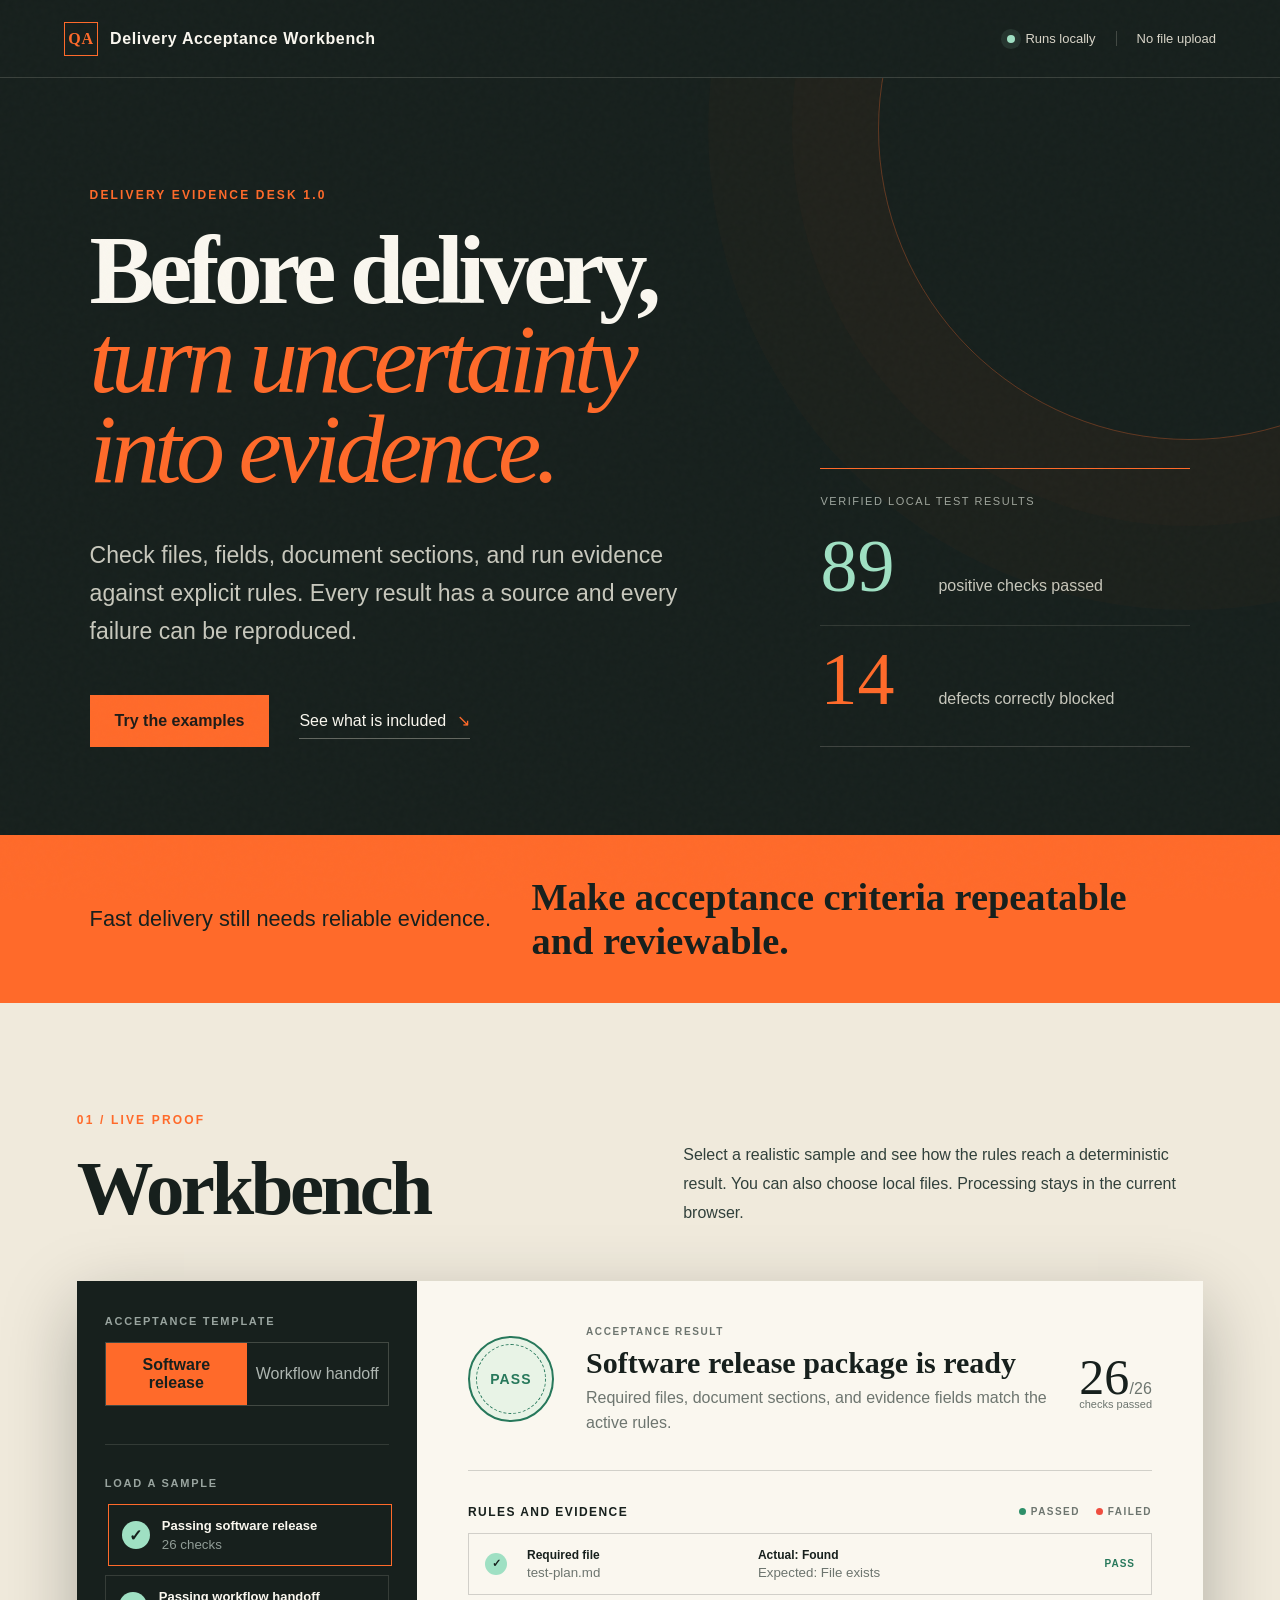
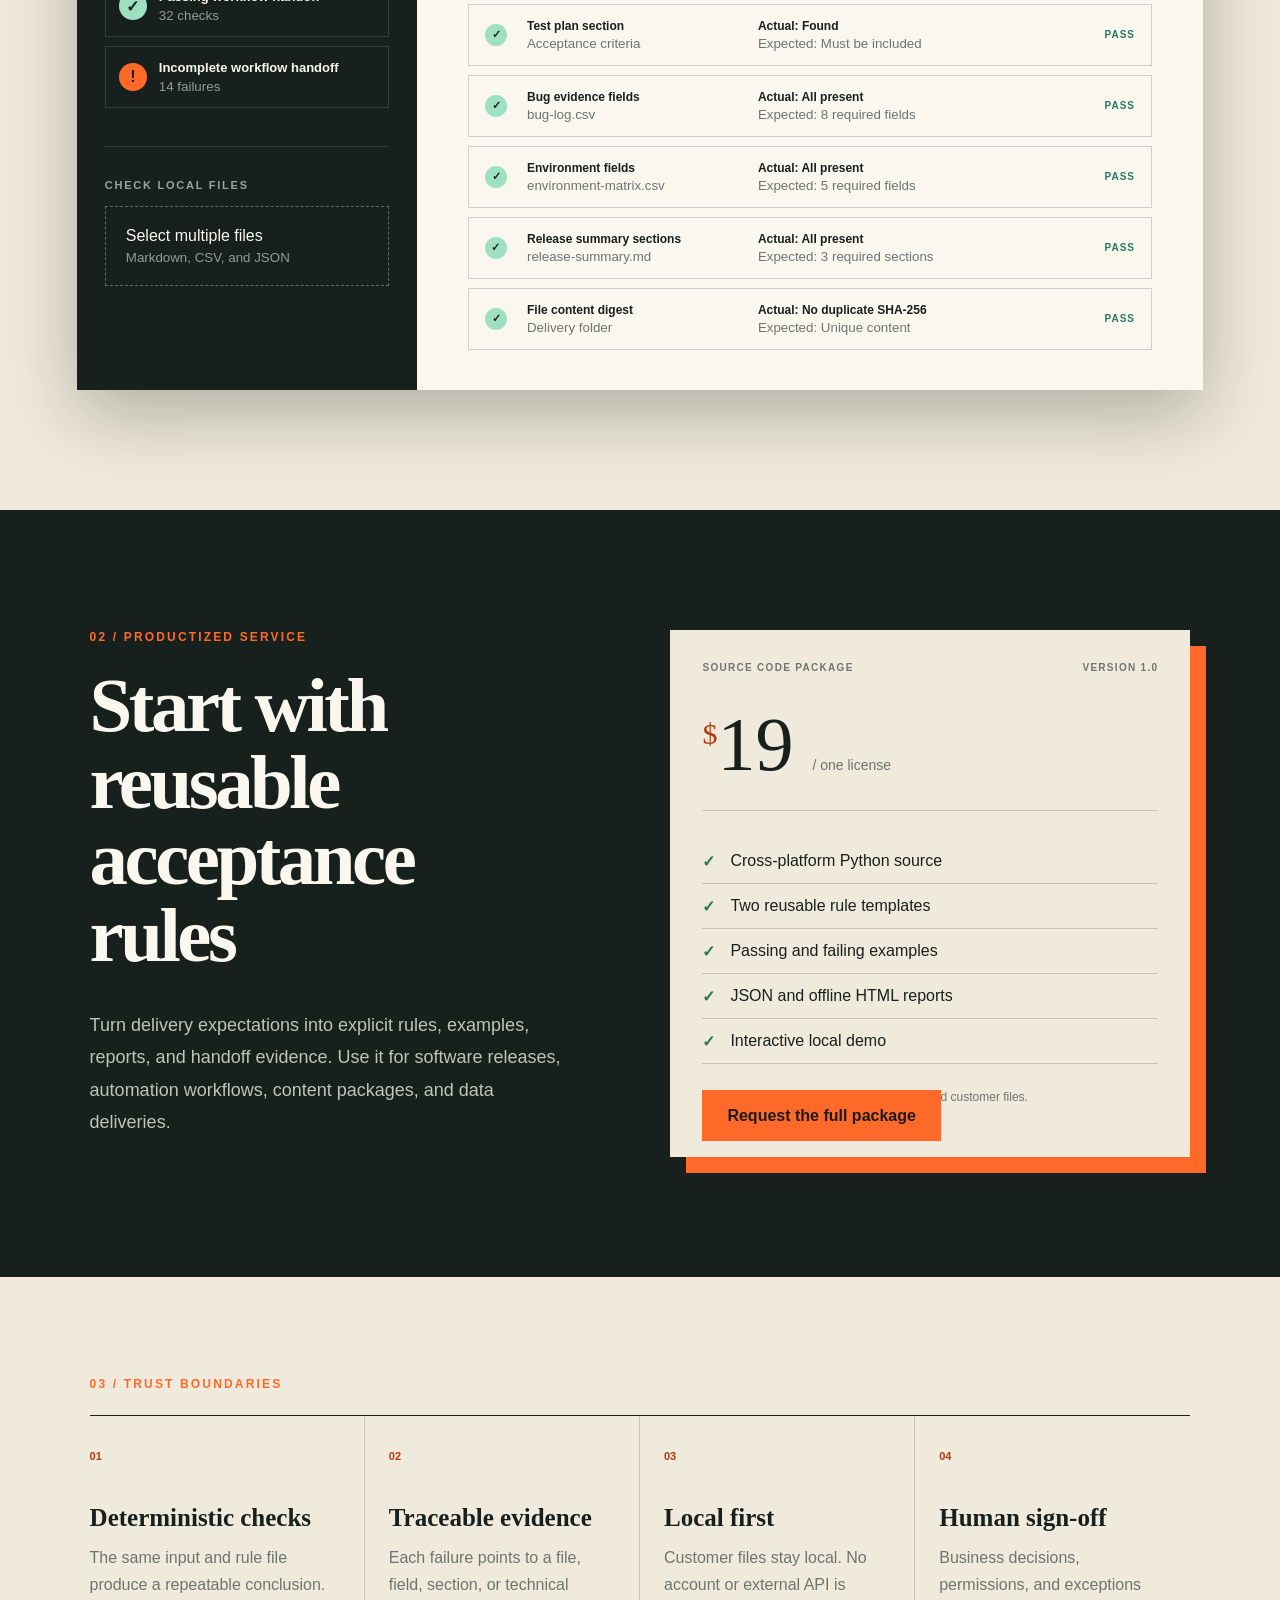
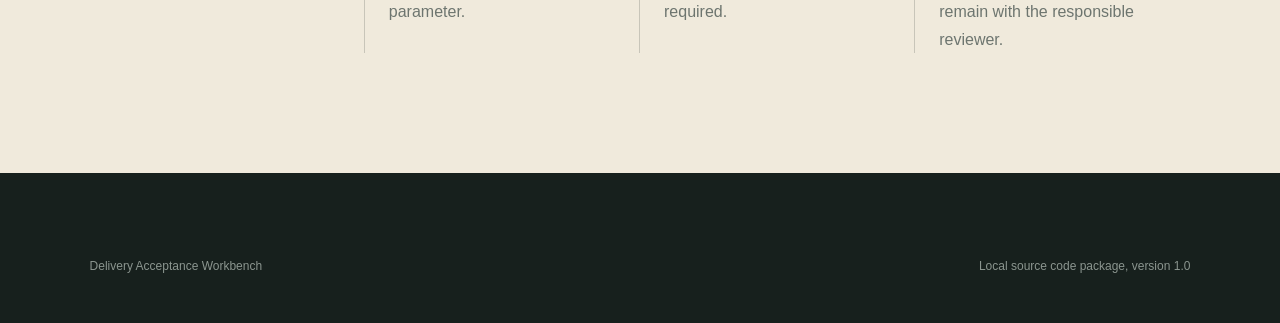
==== index.html @ c00e8ad5 "Publish Delivery Acceptance Workbench preview" ====
<!doctype html>
<html lang="en">
<head>
  <meta charset="utf-8">
  <meta name="viewport" content="width=device-width, initial-scale=1">
  <meta name="description" content="A local demo for checking software release and workflow handoff packages with deterministic rules.">
  <title>Delivery Acceptance Workbench</title>
  <link rel="stylesheet" href="styles.css">
</head>
<body>
  <div class="grain" aria-hidden="true"></div>
  <header class="topbar">
    <a class="brand" href="#top" aria-label="Delivery Acceptance Workbench home">
      <span class="brand-mark">QA</span>
      <span>Delivery Acceptance Workbench</span>
    </a>
    <div class="topbar-meta">
      <span class="live-dot" aria-hidden="true"></span>
      <span>Runs locally</span>
      <span class="privacy">No file upload</span>
    </div>
  </header>

  <main id="top">
    <section class="hero">
      <div class="hero-copy">
        <p class="eyebrow">DELIVERY EVIDENCE DESK 1.0</p>
        <h1>Before delivery,<br><em>turn uncertainty into evidence.</em></h1>
        <p class="hero-lede">Check files, fields, document sections, and run evidence against explicit rules. Every result has a source and every failure can be reproduced.</p>
        <div class="hero-actions">
          <a class="primary-button" href="#workbench">Try the examples</a>
          <a class="text-link" href="#service">See what is included <span>↘</span></a>
        </div>
      </div>
      <div class="hero-proof" aria-label="Verified local test results">
        <span class="proof-label">VERIFIED LOCAL TEST RESULTS</span>
        <strong>89</strong>
        <span>positive checks passed</span>
        <div class="proof-rule"></div>
        <strong class="proof-fail">14</strong>
        <span>defects correctly blocked</span>
      </div>
    </section>

    <section class="manifesto" aria-label="Value statement">
      <p>Fast delivery still needs reliable evidence.</p>
      <p class="manifesto-focus">Make acceptance criteria repeatable and reviewable.</p>
    </section>

    <section class="workbench" id="workbench">
      <div class="workbench-head">
        <div>
          <p class="section-index">01 / LIVE PROOF</p>
          <h2>Workbench</h2>
        </div>
        <p>Select a realistic sample and see how the rules reach a deterministic result. You can also choose local files. Processing stays in the current browser.</p>
      </div>

      <div class="desk">
        <aside class="control-panel">
          <div class="control-block">
            <span class="control-label">Acceptance template</span>
            <div class="segmented" role="group" aria-label="Acceptance template">
              <button class="template-button active" type="button" data-template="software">Software release</button>
              <button class="template-button" type="button" data-template="workflow">Workflow handoff</button>
            </div>
          </div>

          <div class="control-block">
            <span class="control-label">Load a sample</span>
            <button class="sample-button active" type="button" data-sample="software-pass">
              <span class="sample-icon pass">✓</span>
              <span><strong>Passing software release</strong><small>26 checks</small></span>
            </button>
            <button class="sample-button" type="button" data-sample="workflow-pass">
              <span class="sample-icon pass">✓</span>
              <span><strong>Passing workflow handoff</strong><small>32 checks</small></span>
            </button>
            <button class="sample-button" type="button" data-sample="workflow-fail">
              <span class="sample-icon fail">!</span>
              <span><strong>Incomplete workflow handoff</strong><small>14 failures</small></span>
            </button>
          </div>

          <div class="control-block upload-block">
            <span class="control-label">Check local files</span>
            <label class="upload-label" for="file-input">
              <span>Select multiple files</span>
              <small>Markdown, CSV, and JSON</small>
            </label>
            <input id="file-input" type="file" multiple accept=".md,.csv,.json,.txt">
          </div>
        </aside>

        <div class="results-panel" aria-live="polite">
          <div class="result-summary">
            <div class="status-seal pass" id="status-seal">
              <span id="status-word">PASS</span>
            </div>
            <div class="summary-copy">
              <span class="summary-kicker">Acceptance result</span>
              <h3 id="summary-title">Software release package is ready</h3>
              <p id="summary-description">Required files, document sections, and evidence fields match the active rules.</p>
            </div>
            <div class="score">
              <strong id="score-passed">26</strong>
              <span>/</span>
              <span id="score-total">26</span>
              <small>checks passed</small>
            </div>
          </div>

          <div class="evidence-header">
            <span>Rules and evidence</span>
            <div class="legend">
              <span><i class="legend-dot pass"></i>Passed</span>
              <span><i class="legend-dot fail"></i>Failed</span>
            </div>
          </div>

          <div class="evidence-list" id="evidence-list"></div>
        </div>
      </div>
    </section>

    <section class="service" id="service">
      <div class="service-intro">
        <p class="section-index">02 / PRODUCTIZED SERVICE</p>
        <h2>Start with reusable acceptance rules</h2>
        <p>Turn delivery expectations into explicit rules, examples, reports, and handoff evidence. Use it for software releases, automation workflows, content packages, and data deliveries.</p>
      </div>
      <div class="offer-card">
        <div class="offer-topline">
          <span>Source code package</span>
          <span>Version 1.0</span>
        </div>
        <div class="price"><sup>$</sup>19 <small>/ one license</small></div>
        <ul>
          <li>Cross-platform Python source</li>
          <li>Two reusable rule templates</li>
          <li>Passing and failing examples</li>
          <li>JSON and offline HTML reports</li>
          <li>Interactive local demo</li>
        </ul>
        <p class="offer-note">The package runs locally and does not upload customer files.</p>
        <a class="primary-button" href="mailto:stomeonst123@gmail.com?subject=Delivery%20Acceptance%20Workbench&amp;body=Hi%20Gang%2C%0A%0AI%27m%20interested%20in%20Delivery%20Acceptance%20Workbench.%0AMy%20delivery%20type%20is%3A%0AThe%20checks%20I%20need%20are%3A%0A%0AThanks%2C">Request the full package</a>
      </div>
    </section>

    <section class="boundaries">
      <p class="section-index">03 / TRUST BOUNDARIES</p>
      <div class="boundary-grid">
        <article>
          <span>01</span>
          <h3>Deterministic checks</h3>
          <p>The same input and rule file produce a repeatable conclusion.</p>
        </article>
        <article>
          <span>02</span>
          <h3>Traceable evidence</h3>
          <p>Each failure points to a file, field, section, or technical parameter.</p>
        </article>
        <article>
          <span>03</span>
          <h3>Local first</h3>
          <p>Customer files stay local. No account or external API is required.</p>
        </article>
        <article>
          <span>04</span>
          <h3>Human sign-off</h3>
          <p>Business decisions, permissions, and exceptions remain with the responsible reviewer.</p>
        </article>
      </div>
    </section>
  </main>

  <footer>
    <span>Delivery Acceptance Workbench</span>
    <span>Local source code package, version 1.0</span>
  </footer>
  <script src="app.js"></script>
</body>
</html>
---- styles.css ----
:root {
  --ink: #17201d;
  --ink-soft: #31403b;
  --paper: #f0eadc;
  --paper-light: #faf7ef;
  --signal: #ff6a2a;
  --signal-dark: #b33a13;
  --mint: #9fe0c3;
  --danger: #ef4d3f;
  --line: rgba(23, 32, 29, 0.18);
  --muted: #6d756f;
  --shadow: 0 24px 70px rgba(7, 16, 13, 0.28);
}

* {
  box-sizing: border-box;
}

html {
  scroll-behavior: smooth;
}

body {
  margin: 0;
  background: var(--ink);
  color: var(--paper-light);
  font-family: "Avenir Next", "Gill Sans", "PingFang SC", sans-serif;
  min-height: 100vh;
}

button,
input {
  font: inherit;
}

button,
a {
  -webkit-tap-highlight-color: transparent;
}

.grain {
  position: fixed;
  inset: 0;
  pointer-events: none;
  opacity: 0.12;
  z-index: 10;
  background-image: url("data:image/svg+xml,%3Csvg viewBox='0 0 180 180' xmlns='http://www.w3.org/2000/svg'%3E%3Cfilter id='n'%3E%3CfeTurbulence type='fractalNoise' baseFrequency='.92' numOctaves='3' stitchTiles='stitch'/%3E%3C/filter%3E%3Crect width='100%25' height='100%25' filter='url(%23n)' opacity='.16'/%3E%3C/svg%3E");
}

.topbar {
  height: 78px;
  display: flex;
  align-items: center;
  justify-content: space-between;
  padding: 0 clamp(22px, 5vw, 76px);
  border-bottom: 1px solid rgba(240, 234, 220, 0.16);
  position: relative;
  z-index: 2;
}

.brand {
  color: inherit;
  text-decoration: none;
  display: flex;
  align-items: center;
  gap: 12px;
  font-weight: 700;
  letter-spacing: 0.04em;
}

.brand-mark {
  display: grid;
  place-items: center;
  width: 34px;
  height: 34px;
  border: 1px solid var(--signal);
  color: var(--signal);
  font-family: "Iowan Old Style", "Baskerville", serif;
}

.topbar-meta {
  display: flex;
  gap: 10px;
  align-items: center;
  font-size: 13px;
  color: #d8d4c8;
}

.live-dot {
  width: 8px;
  height: 8px;
  border-radius: 50%;
  background: var(--mint);
  box-shadow: 0 0 0 6px rgba(159, 224, 195, 0.1);
}

.privacy {
  margin-left: 10px;
  padding-left: 20px;
  border-left: 1px solid rgba(240, 234, 220, 0.2);
}

main {
  overflow: hidden;
}

.hero {
  min-height: 720px;
  padding: 110px clamp(22px, 7vw, 108px) 88px;
  display: grid;
  grid-template-columns: minmax(0, 1fr) minmax(260px, 370px);
  gap: 7vw;
  align-items: end;
  position: relative;
}

.hero::before {
  content: "";
  position: absolute;
  width: 620px;
  height: 620px;
  right: -220px;
  top: -260px;
  border: 1px solid rgba(255, 106, 42, 0.32);
  border-radius: 50%;
  box-shadow: 0 0 0 86px rgba(255, 106, 42, 0.025), 0 0 0 170px rgba(255, 106, 42, 0.02);
}

.eyebrow,
.section-index {
  color: var(--signal);
  font-size: 12px;
  font-weight: 800;
  letter-spacing: 0.18em;
  margin: 0 0 24px;
}

h1 {
  font-family: "Iowan Old Style", "Baskerville", "Songti SC", serif;
  font-size: clamp(58px, 7.6vw, 116px);
  letter-spacing: -0.055em;
  line-height: 0.92;
  margin: 0;
  max-width: 1080px;
  font-weight: 600;
}

h1 em {
  font-weight: 400;
  color: var(--signal);
}

.hero-lede {
  max-width: 660px;
  font-size: clamp(18px, 1.8vw, 25px);
  line-height: 1.65;
  color: #c8c8bd;
  margin: 42px 0 0;
}

.hero-actions {
  display: flex;
  gap: 30px;
  align-items: center;
  margin-top: 44px;
}

.primary-button {
  background: var(--signal);
  color: #1e1c18;
  padding: 17px 25px;
  text-decoration: none;
  font-weight: 800;
  transition: transform 180ms ease, background 180ms ease;
}

.primary-button:hover {
  transform: translateY(-3px);
  background: #ff814e;
}

.text-link {
  color: var(--paper-light);
  text-decoration: none;
  border-bottom: 1px solid rgba(240, 234, 220, 0.35);
  padding: 8px 0;
}

.text-link span {
  color: var(--signal);
  margin-left: 6px;
}

.hero-proof {
  border-top: 1px solid var(--signal);
  border-bottom: 1px solid rgba(240, 234, 220, 0.18);
  padding: 26px 0 30px;
  display: grid;
  grid-template-columns: 100px 1fr;
  align-items: baseline;
  gap: 4px 18px;
}

.proof-label {
  grid-column: 1 / -1;
  text-transform: uppercase;
  letter-spacing: 0.14em;
  color: #9ea69f;
  font-size: 11px;
  margin-bottom: 18px;
}

.hero-proof strong {
  font-family: "Iowan Old Style", "Baskerville", serif;
  font-size: 74px;
  line-height: 1;
  color: var(--mint);
  font-weight: 500;
}

.hero-proof span:not(.proof-label) {
  color: #c8c8bd;
}

.hero-proof .proof-fail {
  color: var(--signal);
}

.proof-rule {
  grid-column: 1 / -1;
  height: 1px;
  background: rgba(240, 234, 220, 0.12);
  margin: 18px 0 12px;
}

.manifesto {
  background: var(--signal);
  color: var(--ink);
  padding: 40px clamp(22px, 7vw, 108px);
  display: grid;
  grid-template-columns: 1fr 1.6fr;
  gap: 30px;
  align-items: center;
}

.manifesto p {
  margin: 0;
  font-size: clamp(17px, 1.7vw, 25px);
}

.manifesto-focus {
  font-family: "Iowan Old Style", "Baskerville", "Songti SC", serif;
  font-size: clamp(26px, 3vw, 46px) !important;
  font-weight: 600;
}

.workbench {
  background: var(--paper);
  color: var(--ink);
  padding: 110px clamp(22px, 6vw, 90px) 120px;
}

.workbench-head {
  display: grid;
  grid-template-columns: 1fr minmax(300px, 520px);
  gap: 40px;
  align-items: end;
  margin-bottom: 54px;
}

h2 {
  font-family: "Iowan Old Style", "Baskerville", "Songti SC", serif;
  font-size: clamp(48px, 6vw, 86px);
  letter-spacing: -0.045em;
  line-height: 1;
  margin: 0;
}

.workbench-head > p,
.service-intro > p:last-child {
  line-height: 1.8;
  color: var(--ink-soft);
  margin: 0;
}

.desk {
  display: grid;
  grid-template-columns: minmax(260px, 340px) 1fr;
  box-shadow: var(--shadow);
  min-height: 660px;
}

.control-panel {
  background: var(--ink);
  color: var(--paper-light);
  padding: 34px 28px;
}

.control-block + .control-block {
  margin-top: 38px;
  padding-top: 32px;
  border-top: 1px solid rgba(240, 234, 220, 0.13);
}

.control-label {
  display: block;
  color: #99a49f;
  font-size: 11px;
  font-weight: 800;
  letter-spacing: 0.16em;
  text-transform: uppercase;
  margin-bottom: 15px;
}

.segmented {
  display: grid;
  grid-template-columns: 1fr 1fr;
  border: 1px solid rgba(240, 234, 220, 0.2);
}

.template-button {
  border: 0;
  background: transparent;
  color: #aeb6b1;
  padding: 13px 8px;
  cursor: pointer;
}

.template-button.active {
  background: var(--signal);
  color: var(--ink);
  font-weight: 800;
}

.sample-button {
  width: 100%;
  border: 1px solid rgba(240, 234, 220, 0.14);
  background: transparent;
  color: inherit;
  padding: 13px;
  display: flex;
  gap: 12px;
  align-items: center;
  text-align: left;
  cursor: pointer;
  margin-top: 9px;
  transition: border-color 160ms ease, transform 160ms ease;
}

.sample-button:hover,
.sample-button.active {
  border-color: var(--signal);
  transform: translateX(3px);
}

.sample-button strong,
.sample-button small {
  display: block;
}

.sample-button strong {
  font-size: 13px;
}

.sample-button small {
  color: #909c96;
  margin-top: 4px;
}

.sample-icon {
  width: 28px;
  height: 28px;
  display: grid;
  place-items: center;
  flex: 0 0 auto;
  border-radius: 50%;
  font-weight: 900;
}

.sample-icon.pass {
  background: var(--mint);
  color: var(--ink);
}

.sample-icon.fail {
  background: var(--signal);
  color: var(--ink);
}

#file-input {
  position: absolute;
  inline-size: 1px;
  block-size: 1px;
  opacity: 0;
}

.upload-label {
  display: block;
  border: 1px dashed rgba(240, 234, 220, 0.35);
  padding: 20px;
  cursor: pointer;
  transition: border-color 160ms ease, background 160ms ease;
}

.upload-label:hover {
  border-color: var(--mint);
  background: rgba(159, 224, 195, 0.06);
}

.upload-label span,
.upload-label small {
  display: block;
}

.upload-label small {
  color: #909c96;
  margin-top: 5px;
}

.results-panel {
  background: var(--paper-light);
  padding: 40px clamp(24px, 4vw, 58px);
  min-width: 0;
}

.result-summary {
  display: grid;
  grid-template-columns: 94px 1fr auto;
  gap: 24px;
  align-items: center;
  padding-bottom: 34px;
  border-bottom: 1px solid var(--line);
}

.status-seal {
  width: 86px;
  height: 86px;
  border-radius: 50%;
  display: grid;
  place-items: center;
  border: 2px solid currentColor;
  font-size: 14px;
  font-weight: 900;
  letter-spacing: 0.08em;
  position: relative;
}

.status-seal::after {
  content: "";
  position: absolute;
  inset: 6px;
  border: 1px dashed currentColor;
  border-radius: 50%;
}

.status-seal.pass {
  color: #27785b;
  background: rgba(159, 224, 195, 0.2);
}

.status-seal.fail {
  color: var(--danger);
  background: rgba(239, 77, 63, 0.08);
}

.summary-kicker {
  text-transform: uppercase;
  letter-spacing: 0.16em;
  color: var(--muted);
  font-size: 10px;
  font-weight: 800;
}

.summary-copy h3 {
  font-family: "Iowan Old Style", "Baskerville", "Songti SC", serif;
  font-size: 30px;
  margin: 7px 0 6px;
}

.summary-copy p {
  color: var(--muted);
  margin: 0;
  line-height: 1.55;
}

.score {
  display: grid;
  grid-template-columns: auto auto auto;
  align-items: baseline;
  color: var(--muted);
}

.score strong {
  font-family: "Iowan Old Style", "Baskerville", serif;
  color: var(--ink);
  font-size: 50px;
  font-weight: 500;
}

.score small {
  grid-column: 1 / -1;
  text-align: right;
  margin-top: -8px;
  font-size: 11px;
}

.evidence-header {
  display: flex;
  justify-content: space-between;
  align-items: center;
  margin: 34px 0 14px;
  font-size: 12px;
  font-weight: 800;
  text-transform: uppercase;
  letter-spacing: 0.12em;
}

.legend {
  display: flex;
  gap: 16px;
  color: var(--muted);
  font-size: 10px;
}

.legend-dot {
  display: inline-block;
  width: 7px;
  height: 7px;
  border-radius: 50%;
  margin-right: 5px;
}

.legend-dot.pass {
  background: #2d8f69;
}

.legend-dot.fail {
  background: var(--danger);
}

.evidence-list {
  display: grid;
  gap: 9px;
}

.evidence-item {
  display: grid;
  grid-template-columns: 28px minmax(130px, 0.8fr) minmax(160px, 1fr) 92px;
  gap: 14px;
  align-items: center;
  border: 1px solid var(--line);
  padding: 14px 16px;
  opacity: 0;
  transform: translateY(8px);
  animation: reveal 360ms ease forwards;
}

.evidence-state {
  width: 22px;
  height: 22px;
  display: grid;
  place-items: center;
  border-radius: 50%;
  font-size: 11px;
  font-weight: 900;
}

.evidence-item.pass .evidence-state {
  background: var(--mint);
}

.evidence-item.fail .evidence-state {
  background: var(--danger);
  color: white;
}

.evidence-rule strong,
.evidence-value strong {
  display: block;
  font-size: 12px;
}

.evidence-rule small,
.evidence-value small {
  display: block;
  margin-top: 3px;
  color: var(--muted);
  white-space: nowrap;
  overflow: hidden;
  text-overflow: ellipsis;
}

.evidence-badge {
  justify-self: end;
  font-size: 10px;
  font-weight: 900;
  letter-spacing: 0.1em;
}

.evidence-item.pass .evidence-badge {
  color: #27785b;
}

.evidence-item.fail .evidence-badge {
  color: var(--danger);
}

@keyframes reveal {
  to {
    opacity: 1;
    transform: translateY(0);
  }
}

.service {
  padding: 120px clamp(22px, 7vw, 108px);
  display: grid;
  grid-template-columns: 1fr minmax(340px, 520px);
  gap: 8vw;
  align-items: start;
}

.service-intro h2 {
  max-width: 720px;
}

.service-intro > p:last-child {
  color: #bfc3bc;
  max-width: 620px;
  margin-top: 34px;
  font-size: 18px;
}

.offer-card {
  background: var(--paper);
  color: var(--ink);
  padding: 32px;
  box-shadow: 16px 16px 0 var(--signal);
}

.offer-topline {
  display: flex;
  justify-content: space-between;
  text-transform: uppercase;
  letter-spacing: 0.13em;
  font-size: 10px;
  font-weight: 800;
  color: var(--muted);
}

.price {
  font-family: "Iowan Old Style", "Baskerville", serif;
  font-size: 76px;
  margin: 28px 0;
  border-bottom: 1px solid var(--line);
  padding-bottom: 22px;
}

.price sup {
  font-size: 30px;
  color: var(--signal-dark);
}

.price small {
  font-family: "Avenir Next", "Gill Sans", sans-serif;
  font-size: 14px;
  color: var(--muted);
}

.offer-card ul {
  padding: 0;
  margin: 0;
  list-style: none;
}

.offer-card li {
  padding: 13px 0 13px 28px;
  border-bottom: 1px solid var(--line);
  position: relative;
}

.offer-card li::before {
  content: "✓";
  position: absolute;
  left: 0;
  color: #27785b;
  font-weight: 900;
}

.offer-note {
  font-size: 12px;
  color: var(--muted);
  line-height: 1.6;
  margin: 24px 0 0;
}

.boundaries {
  background: var(--paper);
  color: var(--ink);
  padding: 100px clamp(22px, 7vw, 108px) 120px;
}

.boundary-grid {
  display: grid;
  grid-template-columns: repeat(4, 1fr);
  border-top: 1px solid var(--ink);
}

.boundary-grid article {
  padding: 30px 24px 0 0;
  min-height: 230px;
  border-right: 1px solid var(--line);
}

.boundary-grid article + article {
  padding-left: 24px;
}

.boundary-grid article:last-child {
  border-right: 0;
}

.boundary-grid article > span {
  color: var(--signal-dark);
  font-size: 11px;
  font-weight: 900;
}

.boundary-grid h3 {
  font-family: "Iowan Old Style", "Baskerville", serif;
  font-size: 25px;
  margin: 40px 0 12px;
}

.boundary-grid p {
  color: var(--muted);
  line-height: 1.7;
  margin: 0;
}

footer {
  min-height: 150px;
  padding: 50px clamp(22px, 7vw, 108px);
  display: flex;
  justify-content: space-between;
  align-items: end;
  color: #8b958f;
  font-size: 12px;
}

@media (max-width: 980px) {
  .hero {
    grid-template-columns: 1fr;
    min-height: auto;
  }

  .hero-proof {
    max-width: 430px;
  }

  .desk {
    grid-template-columns: 1fr;
  }

  .control-panel {
    display: grid;
    grid-template-columns: 1fr 1fr;
    gap: 24px;
  }

  .control-block + .control-block {
    margin-top: 0;
    padding-top: 0;
    border-top: 0;
  }

  .upload-block {
    grid-column: 1 / -1;
  }

  .service {
    grid-template-columns: 1fr;
  }

  .boundary-grid {
    grid-template-columns: 1fr 1fr;
  }

  .boundary-grid article:nth-child(2) {
    border-right: 0;
  }
}

@media (max-width: 680px) {
  .topbar {
    height: 66px;
    padding-inline: 24px;
  }

  .topbar-meta {
    display: none;
  }

  .brand {
    font-size: 14px;
    letter-spacing: 0;
  }

  .privacy {
    display: none;
  }

  .hero {
    padding-top: 80px;
  }

  h1 {
    font-size: clamp(46px, 14vw, 68px);
  }

  h1 em {
    display: block;
    font-size: 0.72em;
    overflow-wrap: anywhere;
  }

  .hero-actions {
    align-items: flex-start;
    flex-direction: column;
  }

  .manifesto,
  .workbench-head {
    grid-template-columns: 1fr;
  }

  .control-panel {
    grid-template-columns: 1fr;
  }

  .upload-block {
    grid-column: auto;
  }

  .result-summary {
    grid-template-columns: 74px 1fr;
  }

  .status-seal {
    width: 68px;
    height: 68px;
  }

  .score {
    grid-column: 1 / -1;
    justify-self: end;
  }

  .evidence-item {
    grid-template-columns: 24px 1fr auto;
  }

  .evidence-value {
    grid-column: 2 / -1;
  }

  .boundary-grid {
    grid-template-columns: 1fr;
  }

  .boundary-grid article,
  .boundary-grid article:nth-child(2) {
    border-right: 0;
    border-bottom: 1px solid var(--line);
    padding-left: 0;
  }

  footer {
    flex-direction: column;
    align-items: flex-start;
    gap: 12px;
  }
}

@media (prefers-reduced-motion: reduce) {
  html {
    scroll-behavior: auto;
  }

  *,
  *::before,
  *::after {
    animation-duration: 0.001ms !important;
    transition-duration: 0.001ms !important;
  }
}
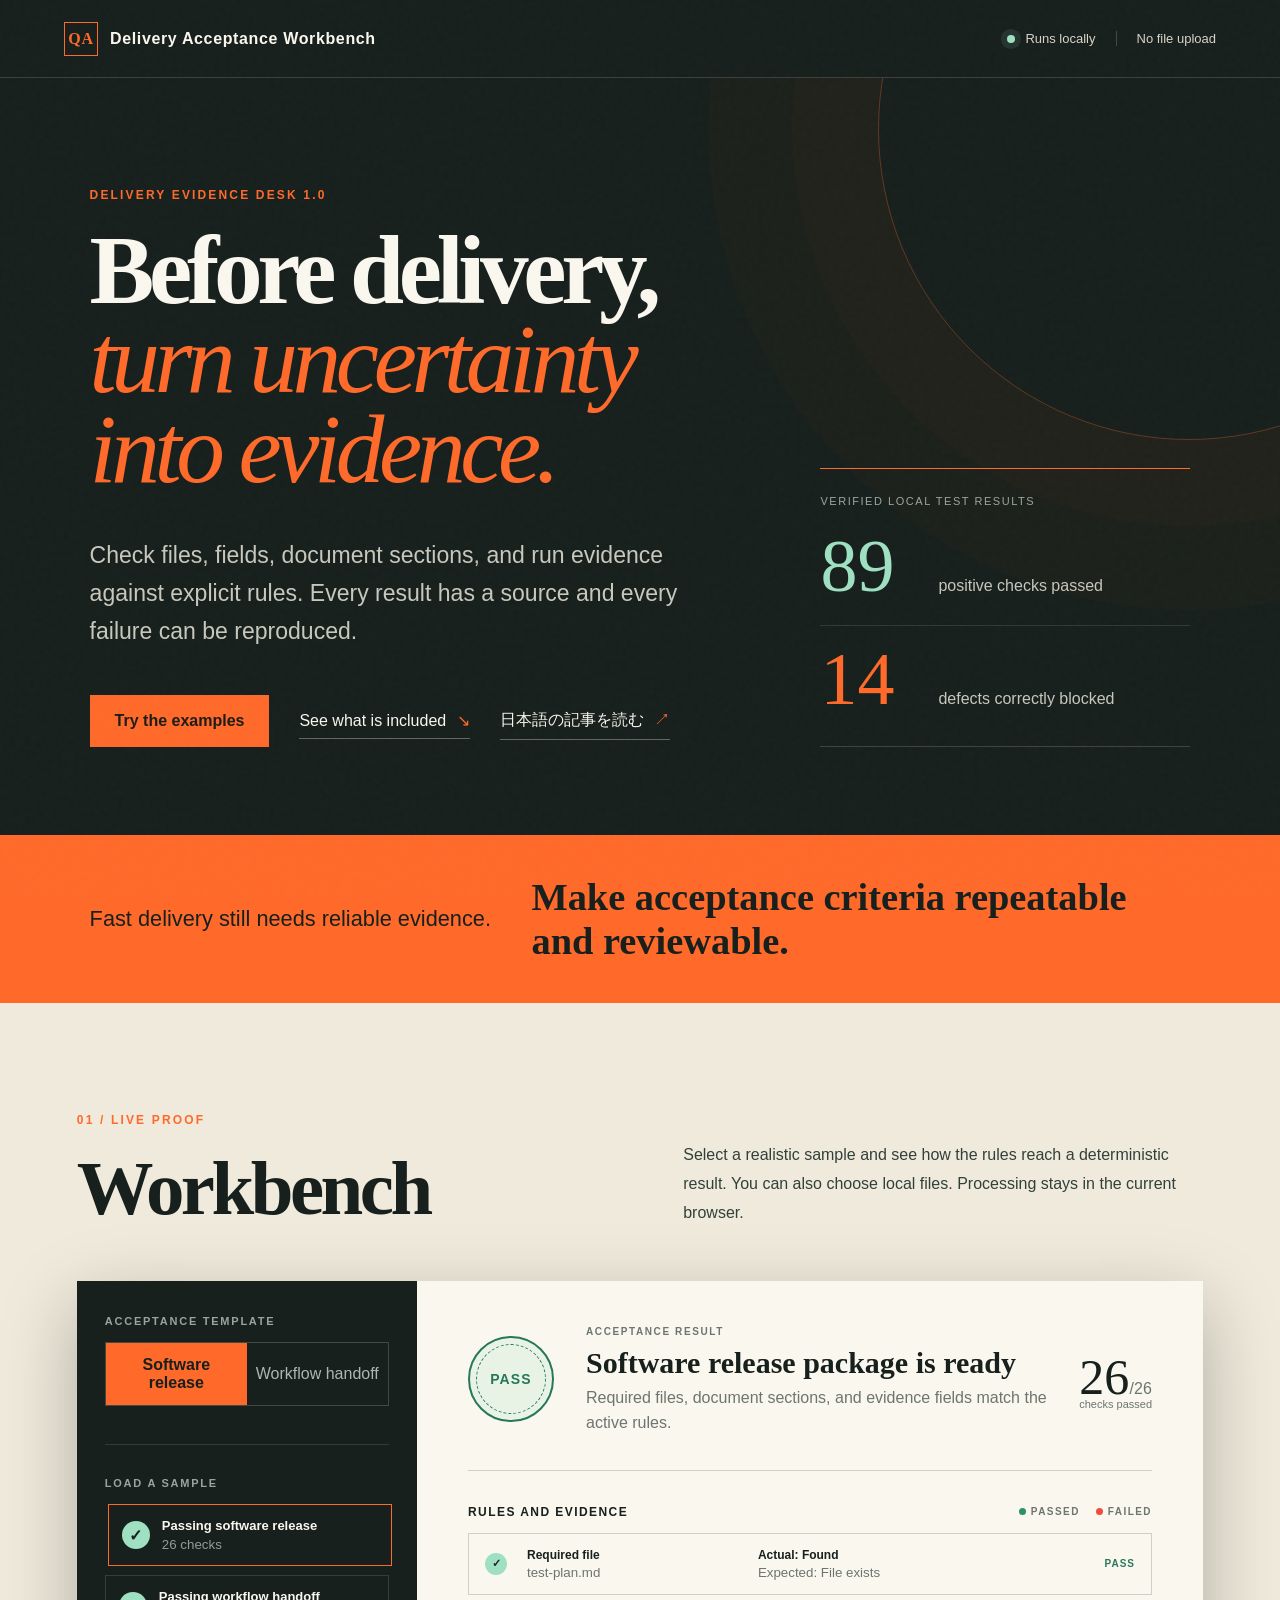
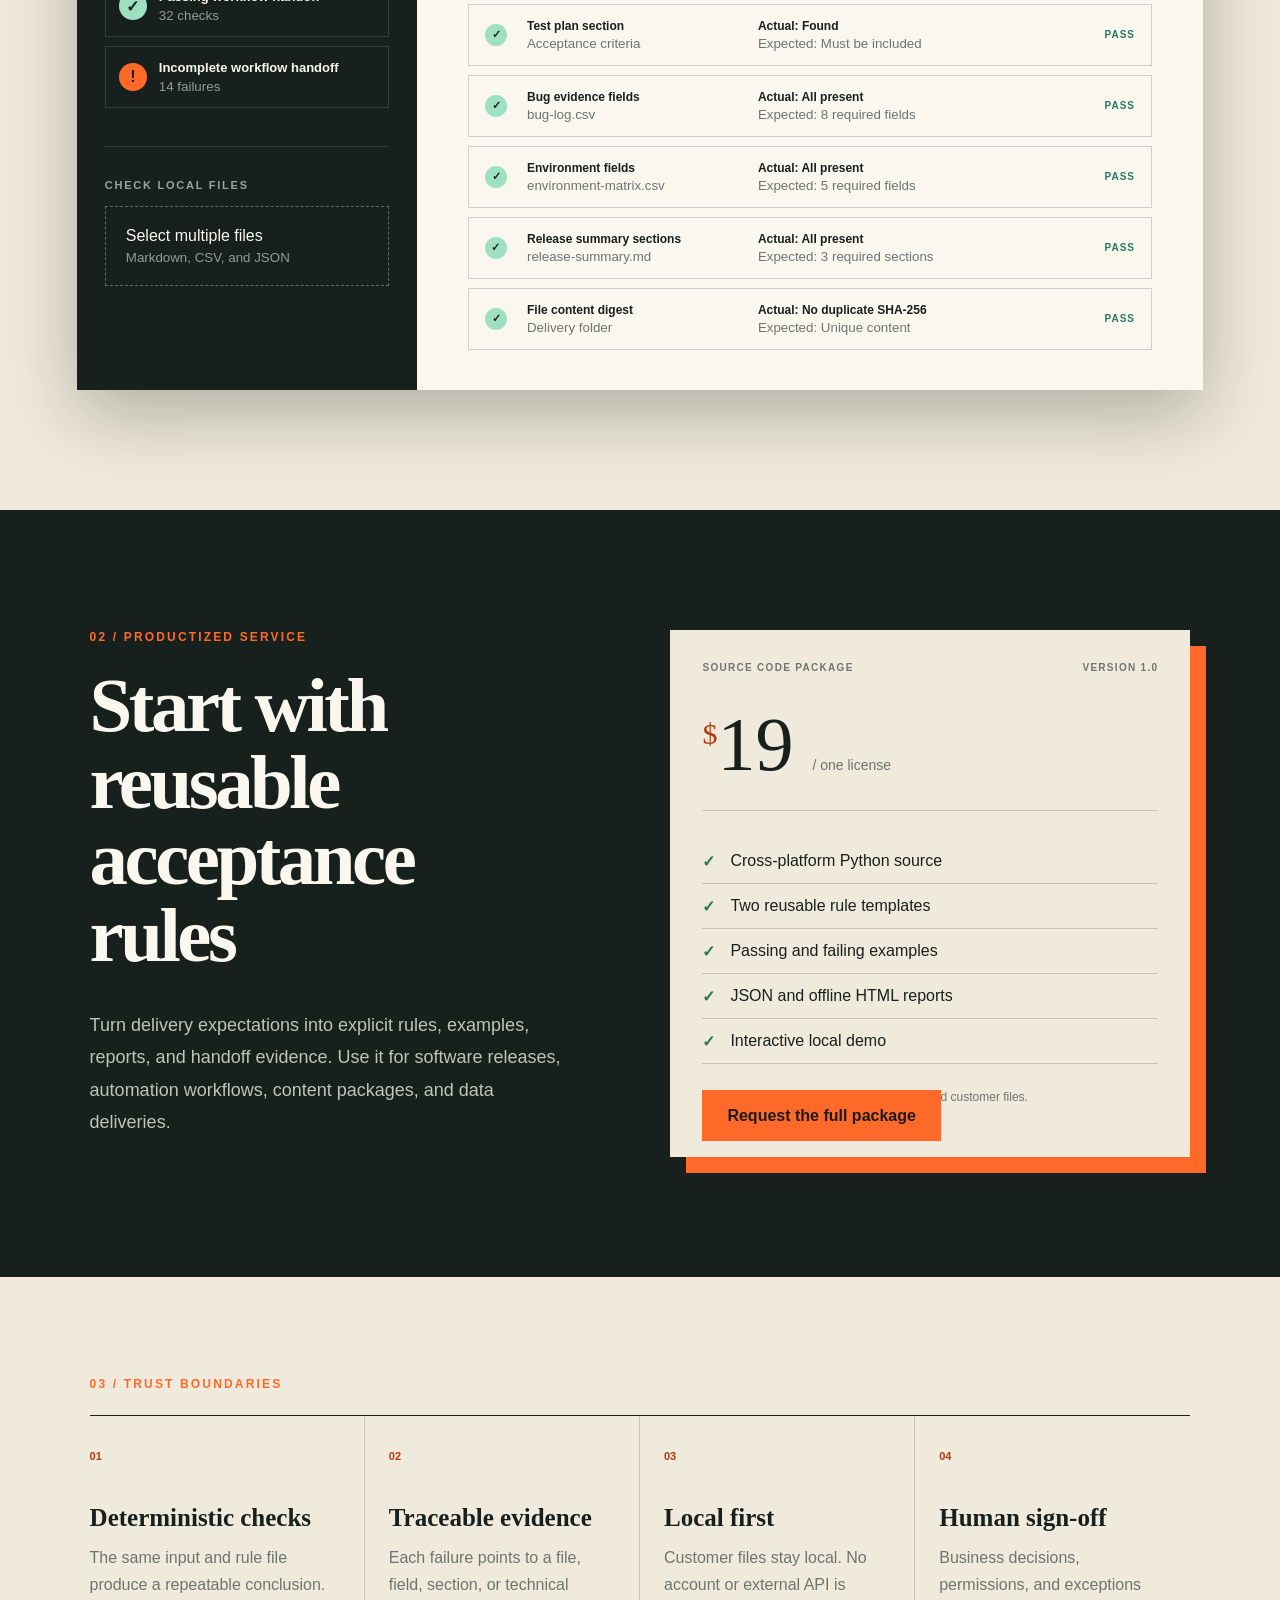
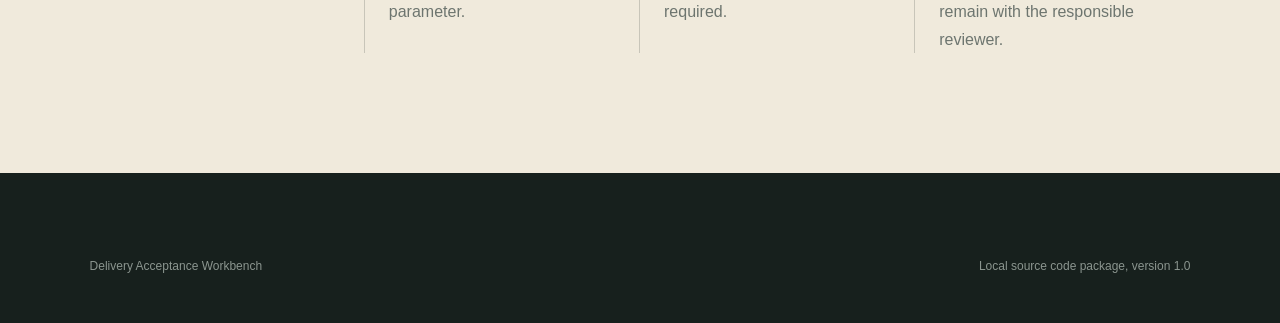
==== commit cc21f1c8: "Publish Japanese mobile game QA writing sample" ====
--- a/index.html
+++ b/index.html
@@ -30,6 +30,7 @@
         <div class="hero-actions">
           <a class="primary-button" href="#workbench">Try the examples</a>
           <a class="text-link" href="#service">See what is included <span>↘</span></a>
+          <a class="text-link" href="articles/mobile-game-release-evidence-ja.html" lang="ja">日本語の記事を読む <span>↗</span></a>
         </div>
       </div>
       <div class="hero-proof" aria-label="Verified local test results">
